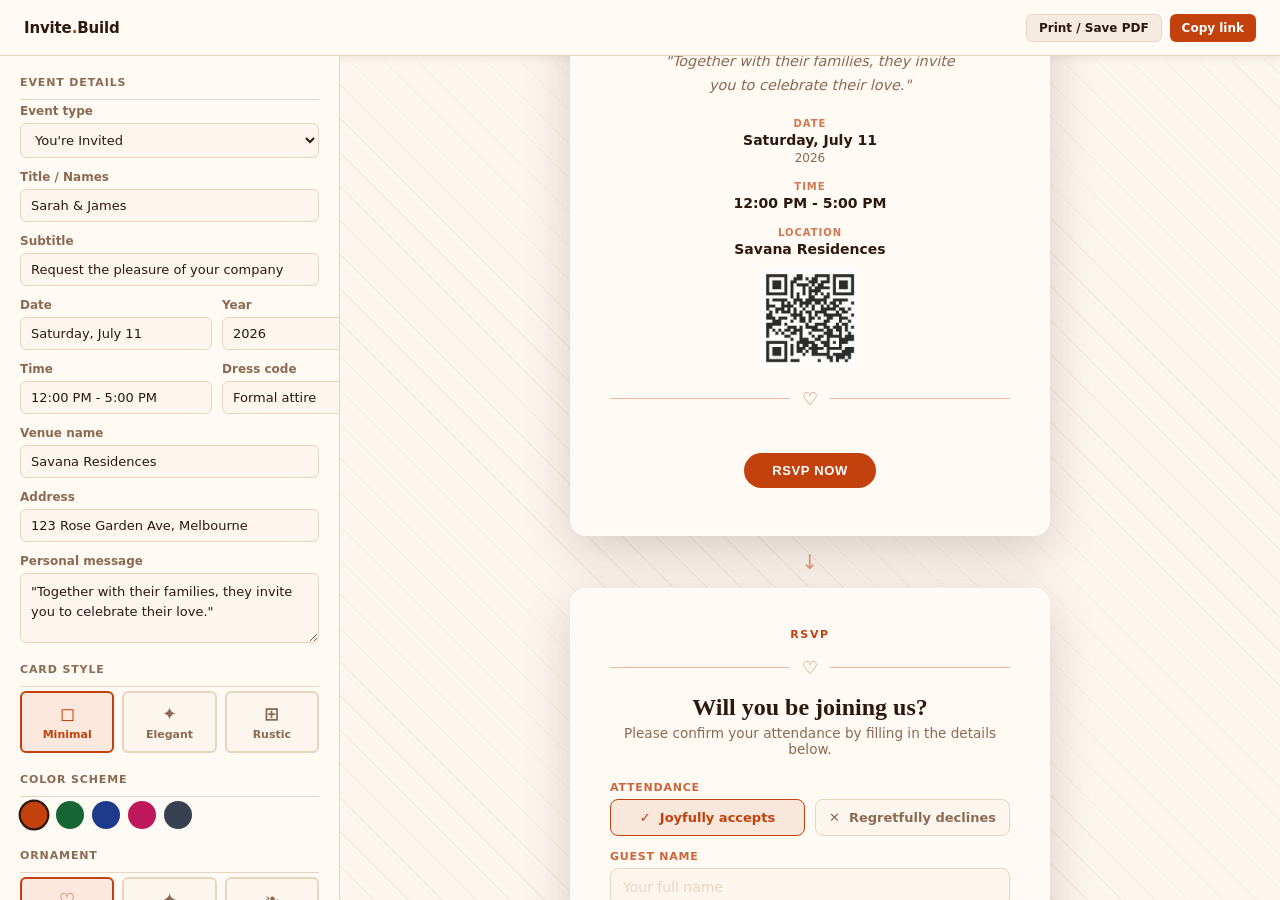
==== builder.html @ e1b4f4fa "Initial commit: invitation form project Co-Authored-By: Claude Sonnet 4.6 <noreply@anthropic.com>" ====
<!DOCTYPE html>
<html lang="en">
<head>
  <meta charset="UTF-8">
  <meta name="viewport" content="width=device-width, initial-scale=1.0">
  <title>Invitation Builder</title>
  <style>
    *, *::before, *::after { box-sizing: border-box; margin: 0; padding: 0; }

    /* ── Warm & Earthy tokens ── */
    :root {
      --bg:           #fdf6ee;
      --surface:      #fffaf4;
      --subtle:       #f5ebe0;
      --border:       #e8d5c0;
      --text:         #2c1810;
      --text-muted:   #8b6a52;
      --accent:       #c2410c;
      --accent-h:     #9a3412;
      --accent-light: #fde8de;
      --radius-sm:    6px;
      --radius:       12px;
      --radius-lg:    20px;
      --shadow:       0 2px 8px rgb(44 24 16/.08);
      --shadow-md:    0 6px 20px rgb(44 24 16/.12);
      --shadow-lg:    0 16px 48px rgb(44 24 16/.18);
    }

    body {
      font-family: system-ui, -apple-system, sans-serif;
      background: var(--bg);
      color: var(--text);
      min-height: 100vh;
      display: grid;
      grid-template-rows: 56px 1fr;
    }

    /* ── Header ── */
    header {
      display: flex;
      align-items: center;
      justify-content: space-between;
      padding: 0 24px;
      background: var(--surface);
      border-bottom: 1px solid var(--border);
      box-shadow: var(--shadow);
    }
    .brand { font-weight: 700; font-size: 15px; color: var(--text); letter-spacing: -.01em; }
    .brand span { color: var(--accent); }
    .header-actions { display: flex; gap: 8px; }

    /* ── Layout ── */
    .workspace {
      display: grid;
      grid-template-columns: 340px 1fr;
      overflow: hidden;
      height: calc(100vh - 56px);
    }

    /* ── Editor panel ── */
    .editor {
      background: var(--surface);
      border-right: 1px solid var(--border);
      overflow-y: auto;
      padding: 20px;
      display: flex;
      flex-direction: column;
      gap: 20px;
    }

    .section-head {
      font-size: 11px;
      font-weight: 700;
      letter-spacing: .08em;
      text-transform: uppercase;
      color: var(--text-muted);
      padding-bottom: 10px;
      border-bottom: 1px solid var(--border);
      margin-bottom: 4px;
    }

    .field-group { display: flex; flex-direction: column; gap: 12px; }

    .field { display: flex; flex-direction: column; gap: 5px; }
    label { font-size: 12px; font-weight: 600; color: var(--text-muted); }
    input, textarea, select {
      padding: 8px 10px;
      border: 1px solid var(--border);
      border-radius: var(--radius-sm);
      background: var(--bg);
      color: var(--text);
      font-size: 13px;
      font-family: inherit;
      outline: none;
      transition: border-color 150ms, box-shadow 150ms;
    }
    input:focus, textarea:focus, select:focus {
      border-color: var(--accent);
      box-shadow: 0 0 0 3px color-mix(in srgb, var(--accent) 15%, transparent);
    }
    input::placeholder, textarea::placeholder { color: var(--border); }
    textarea { resize: vertical; min-height: 70px; line-height: 1.5; }

    .row-2 { display: grid; grid-template-columns: 1fr 1fr; gap: 10px; }

    /* ── Style picker ── */
    .style-grid { display: grid; grid-template-columns: repeat(3, 1fr); gap: 8px; }
    .style-opt {
      position: relative;
      cursor: pointer;
    }
    .style-opt input { display: none; }
    .style-thumb {
      display: flex;
      flex-direction: column;
      align-items: center;
      justify-content: center;
      gap: 4px;
      padding: 10px 6px;
      border: 2px solid var(--border);
      border-radius: var(--radius-sm);
      font-size: 11px;
      font-weight: 600;
      color: var(--text-muted);
      background: var(--bg);
      cursor: pointer;
      transition: border-color 150ms, color 150ms, background 150ms;
      text-align: center;
    }
    .style-thumb .thumb-icon { font-size: 18px; }
    .style-opt input:checked + .style-thumb {
      border-color: var(--accent);
      color: var(--accent);
      background: var(--accent-light);
    }

    /* ── Color swatch picker ── */
    .swatch-row { display: flex; gap: 8px; flex-wrap: wrap; }
    .swatch {
      width: 28px; height: 28px;
      border-radius: 50%;
      cursor: pointer;
      border: 2px solid transparent;
      transition: transform 150ms, border-color 150ms;
    }
    .swatch:hover { transform: scale(1.15); }
    .swatch.active { border-color: var(--text); transform: scale(1.1); }

    /* ── Buttons ── */
    .btn {
      display: inline-flex; align-items: center; gap: 6px;
      padding: 8px 16px;
      border-radius: var(--radius-sm);
      font-size: 13px; font-weight: 600;
      cursor: pointer; border: none;
      transition: background 150ms, transform 80ms;
      font-family: inherit;
    }
    .btn:active { transform: translateY(1px); }
    .btn-primary { background: var(--accent); color: #fff; }
    .btn-primary:hover { background: var(--accent-h); }
    .btn-secondary { background: var(--subtle); color: var(--text); border: 1px solid var(--border); }
    .btn-secondary:hover { background: var(--border); }
    .btn-sm { padding: 6px 12px; font-size: 12px; }
    .btn-full { width: 100%; justify-content: center; }

    /* ── Preview panel ── */
    .preview {
      display: flex;
      flex-direction: column;
      align-items: center;
      justify-content: center;
      padding: 40px 32px;
      overflow-y: auto;
      gap: 16px;
      background: repeating-linear-gradient(
        45deg,
        var(--subtle) 0px, var(--subtle) 1px,
        transparent 1px, transparent 24px
      );
    }

    .preview-label {
      font-size: 11px; font-weight: 600;
      letter-spacing: .08em; text-transform: uppercase;
      color: var(--text-muted);
    }

    /* ── The invitation card ── */
    .card-wrap {
      width: 100%;
      max-width: 480px;
      perspective: 1000px;
    }

    .invite-card {
      background: var(--card-bg, #fffaf4);
      border-radius: 16px;
      box-shadow: var(--shadow-lg);
      padding: 48px 40px;
      text-align: center;
      position: relative;
      overflow: hidden;
      transition: transform 400ms cubic-bezier(.25,.8,.25,1);
    }
    .invite-card:hover { transform: translateY(-4px); }

    /* decorative top border */
    .invite-card::before {
      content: '';
      position: absolute;
      inset: 0;
      border-radius: 16px;
      border: 1px solid rgba(255,255,255,.6);
      pointer-events: none;
    }

    /* Ornament line */
    .ornament {
      display: flex; align-items: center; gap: 12px;
      margin: 16px 0;
      color: var(--card-accent, #c2410c);
    }
    .ornament::before, .ornament::after {
      content: ''; flex: 1;
      height: 1px;
      background: currentColor;
      opacity: .35;
    }
    .ornament-icon { font-size: 18px; opacity: .7; }

    .card-tag {
      font-size: 11px; font-weight: 700;
      letter-spacing: .15em; text-transform: uppercase;
      color: var(--card-accent, #c2410c);
      margin-bottom: 10px;
    }

    .card-title {
      font-size: 2rem; font-weight: 700;
      line-height: 1.15;
      color: var(--card-text, #2c1810);
      margin-bottom: 8px;
      font-family: Georgia, 'Times New Roman', serif;
    }

    .card-subtitle {
      font-size: .95rem;
      color: var(--card-muted, #8b6a52);
      margin-bottom: 4px;
    }

    .card-divider {
      margin: 20px auto;
      width: 48px; height: 2px;
      background: var(--card-accent, #c2410c);
      border-radius: 99px;
      opacity: .5;
    }

    .card-detail-row {
      display: flex; flex-direction: column; align-items: center; gap: 16px;
      margin: 20px 0;
    }
    .card-detail {
      display: flex; flex-direction: column; gap: 3px;
    }
    .card-detail-label {
      font-size: 10px; font-weight: 700;
      letter-spacing: .1em; text-transform: uppercase;
      color: var(--card-accent, #c2410c);
      opacity: .7;
    }
    .card-detail-value {
      font-size: 14px; font-weight: 600;
      color: var(--card-text, #2c1810);
    }
    .card-detail-sub {
      font-size: 12px;
      color: var(--card-muted, #8b6a52);
    }

    .card-message {
      font-size: .9rem;
      line-height: 1.65;
      color: var(--card-muted, #8b6a52);
      font-style: italic;
      max-width: 320px;
      margin: 0 auto;
    }

    .card-rsvp {
      display: inline-flex; align-items: center;
      margin-top: 28px;
      padding: 10px 28px;
      background: var(--card-accent, #c2410c);
      color: #fff;
      border-radius: 99px;
      font-size: 13px; font-weight: 700;
      letter-spacing: .05em; text-transform: uppercase;
      border: none; cursor: pointer;
      transition: opacity 150ms, transform 100ms;
    }
    .card-rsvp:hover { opacity: .88; transform: scale(1.03); }

    /* ── RSVP form card ── */
    .rsvp-card {
      background: var(--card-bg, #fffaf4);
      border-radius: 16px;
      box-shadow: var(--shadow-lg);
      padding: 40px 40px 44px;
      text-align: center;
      position: relative;
      overflow: hidden;
    }
    .rsvp-card::before {
      content: '';
      position: absolute;
      inset: 0;
      border-radius: 16px;
      border: 1px solid rgba(255,255,255,.6);
      pointer-events: none;
    }
    .rsvp-card-tag {
      font-size: 11px; font-weight: 700;
      letter-spacing: .15em; text-transform: uppercase;
      color: var(--card-accent, #c2410c);
      margin-bottom: 8px;
    }
    .rsvp-card-title {
      font-size: 1.5rem; font-weight: 700;
      color: var(--card-text, #2c1810);
      font-family: Georgia, 'Times New Roman', serif;
      margin-bottom: 4px;
    }
    .rsvp-card-sub {
      font-size: .85rem;
      color: var(--card-muted, #8b6a52);
      margin-bottom: 24px;
    }
    .rsvp-fields {
      display: flex; flex-direction: column; gap: 14px;
      text-align: left;
    }
    .rsvp-field { display: flex; flex-direction: column; gap: 5px; }
    .rsvp-label {
      font-size: 11px; font-weight: 700;
      letter-spacing: .07em; text-transform: uppercase;
      color: var(--card-accent, #c2410c);
      opacity: .8;
    }
    .rsvp-input {
      padding: 10px 12px;
      border: 1.5px solid var(--border);
      border-radius: 8px;
      background: var(--bg);
      color: var(--card-text, #2c1810);
      font-size: 14px;
      font-family: inherit;
      outline: none;
      transition: border-color 150ms, box-shadow 150ms;
    }
    .rsvp-input:focus {
      border-color: var(--card-accent, #c2410c);
      box-shadow: 0 0 0 3px color-mix(in srgb, var(--card-accent, #c2410c) 15%, transparent);
    }
    .rsvp-input::placeholder { color: var(--border); }
    .rsvp-attend-row {
      display: grid; grid-template-columns: 1fr 1fr; gap: 10px;
    }
    .rsvp-attend-opt { position: relative; }
    .rsvp-attend-opt input { display: none; }
    .rsvp-attend-label {
      display: flex; align-items: center; justify-content: center; gap: 6px;
      padding: 10px;
      border: 1.5px solid var(--border);
      border-radius: 8px;
      font-size: 13px; font-weight: 600;
      color: var(--card-muted, #8b6a52);
      cursor: pointer;
      transition: border-color 150ms, color 150ms, background 150ms;
      background: var(--bg);
    }
    .rsvp-attend-opt input:checked + .rsvp-attend-label {
      border-color: var(--card-accent, #c2410c);
      color: var(--card-accent, #c2410c);
      background: color-mix(in srgb, var(--card-accent, #c2410c) 10%, transparent);
    }
    .rsvp-submit {
      width: 100%;
      margin-top: 20px;
      padding: 12px;
      background: var(--card-accent, #c2410c);
      color: #fff;
      border: none; border-radius: 99px;
      font-size: 13px; font-weight: 700;
      letter-spacing: .06em; text-transform: uppercase;
      cursor: pointer;
      position: relative;
      overflow: hidden;
      transition: opacity 150ms, transform 100ms;
    }
    .rsvp-submit:hover:not(:disabled) { opacity: .88; }
    .rsvp-submit:active { transform: scale(.98); }
    .rsvp-submit:disabled { opacity: .7; cursor: not-allowed; }

    /* Button loading spinner */
    .rsvp-submit .btn-text { transition: opacity 200ms; }
    .rsvp-submit.loading .btn-text { opacity: 0; }
    .rsvp-submit::after {
      content: '';
      position: absolute;
      inset: 0; margin: auto;
      width: 18px; height: 18px;
      border: 2px solid rgba(255,255,255,.35);
      border-top-color: #fff;
      border-radius: 50%;
      opacity: 0;
      transform: scale(.6);
      transition: opacity 150ms, transform 150ms;
    }
    .rsvp-submit.loading::after {
      opacity: 1;
      transform: scale(1);
      animation: spin 700ms linear infinite;
    }
    @keyframes spin { to { transform: rotate(360deg); } }

    /* ── Success screen ── */
    .rsvp-confirm {
      display: none;
      flex-direction: column; align-items: center;
      padding: 8px 0 16px;
      position: relative;
    }

    /* Confetti particles */
    .confetti-wrap {
      position: absolute;
      inset: 0; pointer-events: none;
      overflow: hidden;
      border-radius: 16px;
    }
    .confetti-wrap span {
      position: absolute;
      top: 30%;
      width: 7px; height: 7px;
      border-radius: 2px;
      opacity: 0;
      animation: confettiBurst 900ms ease-out forwards;
    }
    @keyframes confettiBurst {
      0%   { opacity: 1; transform: translate(0,0) rotate(0deg) scale(1); }
      100% { opacity: 0; transform: translate(var(--tx), var(--ty)) rotate(var(--r)) scale(.5); }
    }

    /* SVG checkmark circle */
    .success-icon {
      width: 72px; height: 72px;
      margin-bottom: 16px;
      animation: popIn 400ms cubic-bezier(.34,1.56,.64,1) both;
    }
    @keyframes popIn {
      0%   { transform: scale(0); opacity: 0; }
      100% { transform: scale(1); opacity: 1; }
    }
    .success-icon circle {
      fill: color-mix(in srgb, var(--card-accent, #c2410c) 12%, transparent);
      stroke: var(--card-accent, #c2410c);
      stroke-width: 1.5;
    }
    .success-icon path {
      fill: none;
      stroke: var(--card-accent, #c2410c);
      stroke-width: 3;
      stroke-linecap: round;
      stroke-linejoin: round;
      stroke-dasharray: 36;
      stroke-dashoffset: 36;
      animation: drawCheck 450ms 300ms cubic-bezier(.65,0,.35,1) forwards;
    }
    @keyframes drawCheck {
      to { stroke-dashoffset: 0; }
    }

    /* declined X icon */
    .success-icon.declined circle {
      fill: color-mix(in srgb, #6b7280 12%, transparent);
      stroke: #6b7280;
    }
    .success-icon.declined path { stroke: #6b7280; }

    /* Success content staggered fade-up */
    .rsvp-confirm > *:not(.confetti-wrap) {
      animation: fadeUp 380ms ease both;
    }
    .rsvp-confirm .success-icon   { animation-delay: 0ms; }
    .rsvp-confirm .success-title  { animation-delay: 80ms; }
    .rsvp-confirm .success-msg    { animation-delay: 140ms; }
    .rsvp-confirm .success-pills  { animation-delay: 200ms; }
    .rsvp-confirm .rsvp-edit-link { animation-delay: 260ms; }
    @keyframes fadeUp {
      0%   { opacity: 0; transform: translateY(12px); }
      100% { opacity: 1; transform: translateY(0); }
    }
    @keyframes shakeField {
      0%,100% { transform: translateX(0); border-color: var(--error, #be123c); }
      20%,60%  { transform: translateX(-6px); }
      40%,80%  { transform: translateX(6px); }
    }

    .success-title {
      font-size: 1.4rem; font-weight: 700;
      color: var(--card-text, #2c1810);
      font-family: Georgia, 'Times New Roman', serif;
      margin-bottom: 6px;
    }
    .success-msg {
      font-size: .875rem;
      color: var(--card-muted, #8b6a52);
      line-height: 1.65;
      max-width: 280px;
    }
    .success-pills {
      display: flex; flex-wrap: wrap; justify-content: center; gap: 8px;
      margin-top: 12px;
    }
    .success-pill {
      display: inline-flex; align-items: center; gap: 5px;
      padding: 5px 12px;
      background: color-mix(in srgb, var(--card-accent, #c2410c) 10%, transparent);
      border: 1px solid color-mix(in srgb, var(--card-accent, #c2410c) 25%, transparent);
      border-radius: 99px;
      font-size: 12px; font-weight: 600;
      color: var(--card-accent, #c2410c);
    }
    .rsvp-edit-link {
      font-size: 12px;
      color: var(--card-muted, #8b6a52);
      text-decoration: underline;
      cursor: pointer;
      border: none; background: none;
      font-family: inherit;
      margin-top: 16px;
    }
    .rsvp-edit-link:hover { color: var(--card-accent, #c2410c); }

    /* connector arrow between cards */
    .cards-connector {
      display: flex; flex-direction: column; align-items: center; gap: 4px;
      color: var(--card-accent, #c2410c);
      opacity: .5;
      font-size: 20px;
    }
    .cards-connector span { display: block; line-height: 1; }

    /* Style variant overrides for rsvp-card */
    body.style-rustic .rsvp-card {
      border: 3px solid var(--card-accent, #c2410c);
      border-radius: 4px;
    }
    body.style-elegant .rsvp-card {
      background: linear-gradient(135deg, #fffaf4 0%, #fde8de 100%);
    }

    /* ── Style variants ── */
    body.style-elegant .invite-card {
      background: linear-gradient(135deg, #fffaf4 0%, #fde8de 100%);
      padding: 56px 48px;
    }
    body.style-elegant .card-title { font-size: 2.4rem; }
    body.style-elegant .ornament { margin: 20px 0; }

    body.style-rustic .invite-card {
      background: var(--card-bg, #fffaf4);
      border: 3px solid var(--card-accent, #c2410c);
      border-radius: 4px;
    }
    body.style-rustic .invite-card::after {
      content: '';
      position: absolute;
      inset: 6px;
      border: 1px solid var(--card-accent, #c2410c);
      border-radius: 0;
      pointer-events: none;
      opacity: .3;
    }
    body.style-rustic .card-title { font-family: Georgia, serif; letter-spacing: .02em; }

    /* ── Color schemes ── */
    .scheme-terracotta { --card-bg: #fffaf4; --card-accent: #c2410c; --card-text: #2c1810; --card-muted: #8b6a52; }
    .scheme-forest     { --card-bg: #f4faf5; --card-accent: #166534; --card-text: #14301a; --card-muted: #4a7c59; }
    .scheme-navy       { --card-bg: #f4f6fa; --card-accent: #1e3a8a; --card-text: #0f1b3c; --card-muted: #4a5680; }
    .scheme-rose       { --card-bg: #fdf4f7; --card-accent: #be185d; --card-text: #3d0f23; --card-muted: #8b4a66; }
    .scheme-slate      { --card-bg: #f4f6f8; --card-accent: #374151; --card-text: #111827; --card-muted: #6b7280; }

    /* ── Print ── */
    @media print {
      body { background: white; }
      header, .editor, .preview-label { display: none !important; }
      .workspace { display: block; }
      .preview { background: white; padding: 0; }
      .card-wrap { max-width: 100%; }
      .invite-card { box-shadow: none; }
    }

    /* ── Scrollbar ── */
    .editor::-webkit-scrollbar { width: 4px; }
    .editor::-webkit-scrollbar-track { background: transparent; }
    .editor::-webkit-scrollbar-thumb { background: var(--border); border-radius: 99px; }
  </style>
</head>
<body class="style-minimal scheme-terracotta">

<header>
  <div class="brand">Invite<span>.</span>Build</div>
  <div class="header-actions">
    <button class="btn btn-secondary btn-sm" onclick="window.print()">Print / Save PDF</button>
    <button class="btn btn-primary btn-sm" onclick="copyLink()">Copy link</button>
  </div>
</header>

<div class="workspace">

  <!-- ── Editor ── -->
  <aside class="editor">

    <div>
      <div class="section-head">Event details</div>
      <div class="field-group">
        <div class="field">
          <label>Event type</label>
          <select id="tag" oninput="sync('tag','card-tag')">
            <option value="You're Invited">You're Invited</option>
            <option value="Wedding Invitation">Wedding Invitation</option>
            <option value="Birthday Celebration">Birthday Celebration</option>
            <option value="Baby Shower">Baby Shower</option>
            <option value="Graduation Party">Graduation Party</option>
            <option value="Holiday Gathering">Holiday Gathering</option>
            <option value="Dinner Party">Dinner Party</option>
            <option value="Corporate Event">Corporate Event</option>
          </select>
        </div>
        <div class="field">
          <label>Title / Names</label>
          <input id="title" type="text" placeholder="Sarah & James" value="Sarah & James" oninput="sync('title','card-title')">
        </div>
        <div class="field">
          <label>Subtitle</label>
          <input id="subtitle" type="text" placeholder="Request the pleasure of your company" value="Request the pleasure of your company" oninput="sync('subtitle','card-subtitle')">
        </div>
        <div class="row-2">
          <div class="field">
            <label>Date</label>
            <input id="date" type="text" placeholder="Saturday, July 11" value="Saturday, July 11" oninput="sync('date','card-date')">
          </div>
          <div class="field">
            <label>Year</label>
            <input id="year" type="text" placeholder="2026" value="2026" oninput="sync('year','card-year')">
          </div>
        </div>
        <div class="row-2">
          <div class="field">
            <label>Time</label>
            <input id="time" type="text" placeholder="12:00 PM - 5:00 PM" value="12:00 PM - 5:00 PM" oninput="sync('time','card-time')">
          </div>
          <div class="field">
            <label>Dress code</label>
            <input id="dress" type="text" placeholder="Formal attire" value="Formal attire" oninput="sync('dress','card-dress')">
          </div>
        </div>
        <div class="field">
          <label>Venue name</label>
          <input id="venue" type="text" placeholder="Savana Residences" value="Savana Residences" oninput="sync('venue','card-venue')">
        </div>
        <div class="field">
          <label>Address</label>
          <input id="address" type="text" placeholder="123 Rose Garden Ave, Melbourne" value="123 Rose Garden Ave, Melbourne" oninput="sync('address','card-address')">
        </div>
        <div class="field">
          <label>Personal message</label>
          <textarea id="message" oninput="sync('message','card-message')">"Together with their families, they invite you to celebrate their love."</textarea>
        </div>
      </div>
    </div>

    <div>
      <div class="section-head">Card style</div>
      <div class="style-grid">
        <label class="style-opt">
          <input type="radio" name="style" value="style-minimal" checked onchange="setStyle(this.value)">
          <div class="style-thumb"><span class="thumb-icon">◻</span>Minimal</div>
        </label>
        <label class="style-opt">
          <input type="radio" name="style" value="style-elegant" onchange="setStyle(this.value)">
          <div class="style-thumb"><span class="thumb-icon">✦</span>Elegant</div>
        </label>
        <label class="style-opt">
          <input type="radio" name="style" value="style-rustic" onchange="setStyle(this.value)">
          <div class="style-thumb"><span class="thumb-icon">⊞</span>Rustic</div>
        </label>
      </div>
    </div>

    <div>
      <div class="section-head">Color scheme</div>
      <div class="swatch-row">
        <div class="swatch active" style="background:#c2410c" title="Terracotta" onclick="setScheme('terracotta',this)"></div>
        <div class="swatch" style="background:#166534" title="Forest" onclick="setScheme('forest',this)"></div>
        <div class="swatch" style="background:#1e3a8a" title="Navy" onclick="setScheme('navy',this)"></div>
        <div class="swatch" style="background:#be185d" title="Rose" onclick="setScheme('rose',this)"></div>
        <div class="swatch" style="background:#374151" title="Slate" onclick="setScheme('slate',this)"></div>
      </div>
    </div>

    <div>
      <div class="section-head">Ornament</div>
      <div class="style-grid">
        <label class="style-opt">
          <input type="radio" name="ornament" value="♡" checked onchange="setOrnament(this.value)">
          <div class="style-thumb"><span class="thumb-icon">♡</span>Heart</div>
        </label>
        <label class="style-opt">
          <input type="radio" name="ornament" value="✦" onchange="setOrnament(this.value)">
          <div class="style-thumb"><span class="thumb-icon">✦</span>Star</div>
        </label>
        <label class="style-opt">
          <input type="radio" name="ornament" value="❧" onchange="setOrnament(this.value)">
          <div class="style-thumb"><span class="thumb-icon">❧</span>Floral</div>
        </label>
        <label class="style-opt">
          <input type="radio" name="ornament" value="◆" onchange="setOrnament(this.value)">
          <div class="style-thumb"><span class="thumb-icon">◆</span>Diamond</div>
        </label>
        <label class="style-opt">
          <input type="radio" name="ornament" value="〜" onchange="setOrnament(this.value)">
          <div class="style-thumb"><span class="thumb-icon">〜</span>Wave</div>
        </label>
        <label class="style-opt">
          <input type="radio" name="ornament" value="•" onchange="setOrnament(this.value)">
          <div class="style-thumb"><span class="thumb-icon">•</span>Dot</div>
        </label>
      </div>
    </div>

  </aside>

  <!-- ── Preview ── -->
  <main class="preview">
    <div class="preview-label">Live preview</div>

    <div class="card-wrap">
      <div class="invite-card">
        <div id="card-tag" class="card-tag">You're Invited</div>

        <div class="ornament">
          <span id="card-ornament" class="ornament-icon">♡</span>
        </div>

        <div id="card-title" class="card-title">Sarah &amp; James</div>
        <div id="card-subtitle" class="card-subtitle">Request the pleasure of your company</div>

        <div class="card-divider"></div>

        <p id="card-message" class="card-message">"Together with their families, they invite you to celebrate their love."</p>

        <div class="card-detail-row">
          <div class="card-detail">
            <div class="card-detail-label">Date</div>
            <div id="card-date" class="card-detail-value">Saturday, July 11</div>
            <div id="card-year" class="card-detail-sub">2026</div>
          </div>
          <div class="card-detail">
            <div class="card-detail-label">Time</div>
            <div id="card-time" class="card-detail-value">12:00 PM - 5:00 PM</div>
          </div>
          <div class="card-detail">
            <div class="card-detail-label">Location</div>
            <div id="card-venue" class="card-detail-value">Savana Residences</div>
            <img src="qrcode.png" alt="Location QR Code" style="width:100px;height:100px;margin-top:8px;border-radius:6px;display:block;margin-left:auto;margin-right:auto;">
          </div>
        </div>

        <div class="ornament">
          <span class="ornament-ref ornament-icon">♡</span>
        </div>

        <button class="card-rsvp" onclick="scrollToRsvp()">RSVP Now</button>
      </div>
    </div>

    <!-- connector -->
    <div class="cards-connector" aria-hidden="true">
      <span>↓</span>
    </div>

    <!-- ── RSVP form card ── -->
    <div class="card-wrap" id="rsvp-section">
      <div class="rsvp-card">
        <div class="rsvp-card-tag">RSVP</div>
        <div class="ornament">
          <span class="ornament-ref ornament-icon">♡</span>
        </div>
        <div class="rsvp-card-title">Will you be joining us?</div>
        <div class="rsvp-card-sub">Please confirm your attendance by filling in the details below.</div>

        <div id="rsvp-form-body">
          <div class="rsvp-fields">

            <div class="rsvp-field">
              <label class="rsvp-label">Attendance</label>
              <div class="rsvp-attend-row">
                <label class="rsvp-attend-opt">
                  <input type="radio" name="attend" value="yes" checked>
                  <span class="rsvp-attend-label">✓ &nbsp;Joyfully accepts</span>
                </label>
                <label class="rsvp-attend-opt">
                  <input type="radio" name="attend" value="no">
                  <span class="rsvp-attend-label">✕ &nbsp;Regretfully declines</span>
                </label>
              </div>
            </div>

            <div class="rsvp-field">
              <label class="rsvp-label" for="rsvp-name">Guest name</label>
              <input id="rsvp-name" class="rsvp-input" type="text" placeholder="Your full name">
            </div>

            <div class="rsvp-field">
              <label class="rsvp-label" for="rsvp-guests">Total attendees</label>
              <input id="rsvp-guests" class="rsvp-input" type="number" min="1" max="20" placeholder="e.g. 2">
            </div>

            <div class="rsvp-field">
              <label class="rsvp-label" for="rsvp-arrive">Estimated arrival time</label>
              <input id="rsvp-arrive" class="rsvp-input" type="time" value="16:00">
            </div>

          </div>

          <button class="rsvp-submit" id="rsvp-submit-btn" onclick="submitRsvp()">
            <span class="btn-text">Confirm RSVP</span>
          </button>
        </div>

        <!-- success screen (hidden until submit) -->
        <div class="rsvp-confirm" id="rsvp-confirm">
          <div class="confetti-wrap" id="confetti-wrap"></div>

          <svg class="success-icon" id="success-icon" viewBox="0 0 52 52" fill="none" xmlns="http://www.w3.org/2000/svg">
            <circle cx="26" cy="26" r="24"/>
            <path d="M15 27 l8 8 l14-16"/>
          </svg>

          <div class="success-title" id="success-title">You're confirmed!</div>
          <p class="success-msg" id="rsvp-confirm-msg">We look forward to celebrating with you.</p>
          <div class="success-pills" id="success-pills"></div>
          <button class="rsvp-edit-link" onclick="editRsvp()">Edit response</button>
        </div>
      </div>
    </div>

  </main>

</div>

<script>
  // Live sync editor → card
  function sync(inputId, cardId) {
    const val = document.getElementById(inputId).value;
    const el  = document.getElementById(cardId);
    if (el) el.textContent = val;
  }

  // Style switcher
  const STYLES = ['style-minimal','style-elegant','style-rustic'];
  function setStyle(cls) {
    document.body.classList.remove(...STYLES);
    document.body.classList.add(cls);
  }

  // Color scheme
  function setScheme(name, swatch) {
    document.body.className = document.body.className.replace(/scheme-\w+/, `scheme-${name}`);
    document.querySelectorAll('.swatch').forEach(s => s.classList.remove('active'));
    swatch.classList.add('active');
  }

  // Ornament
  function setOrnament(char) {
    document.querySelectorAll('#card-ornament, .ornament-ref').forEach(el => el.textContent = char);
  }

  // Scroll to RSVP card
  function scrollToRsvp() {
    document.getElementById('rsvp-section').scrollIntoView({ behavior: 'smooth', block: 'center' });
  }

  // Submit RSVP
  function submitRsvp() {
    const name   = document.getElementById('rsvp-name').value.trim();
    const guests = document.getElementById('rsvp-guests').value.trim();
    const arrive = document.getElementById('rsvp-arrive').value;
    const attend = document.querySelector('input[name="attend"]:checked').value;

    if (!name)   { shake(document.getElementById('rsvp-name'));   return; }
    if (!guests) { shake(document.getElementById('rsvp-guests')); return; }

    const btn = document.getElementById('rsvp-submit-btn');
    btn.classList.add('loading');
    btn.disabled = true;

    setTimeout(() => {
      // Format arrival time 12h
      let arriveStr = arrive;
      if (arrive) {
        const [h, m] = arrive.split(':').map(Number);
        arriveStr = `${h % 12 || 12}:${String(m).padStart(2,'0')} ${h >= 12 ? 'PM' : 'AM'}`;
      }

      const accepting = attend === 'yes';

      // Update icon for decline
      const icon = document.getElementById('success-icon');
      icon.classList.toggle('declined', !accepting);

      document.getElementById('success-title').textContent =
        accepting ? "You're confirmed!" : "We'll miss you";

      document.getElementById('rsvp-confirm-msg').textContent = accepting
        ? `We look forward to celebrating with you, ${name}!`
        : `Thank you for letting us know, ${name}. You'll be missed!`;

      // Render summary pills
      const pillsEl = document.getElementById('success-pills');
      pillsEl.innerHTML = '';
      if (accepting) {
        [
          ['👥', `${guests} guest${guests > 1 ? 's' : ''}`],
          ['🕐', `Arriving at ${arriveStr}`],
        ].forEach(([icon, label]) => {
          const p = document.createElement('span');
          p.className = 'success-pill';
          p.textContent = `${icon}  ${label}`;
          pillsEl.appendChild(p);
        });
      }

      // Swap form → success
      document.getElementById('rsvp-form-body').style.display = 'none';
      const confirmEl = document.getElementById('rsvp-confirm');
      confirmEl.style.display = 'flex';

      // Force reflow so animations re-trigger on re-submit
      confirmEl.querySelectorAll('*').forEach(el => {
        el.style.animation = 'none';
        el.offsetHeight; // reflow
        el.style.animation = '';
      });

      // Confetti burst (accepting only)
      if (accepting) spawnConfetti();

      btn.classList.remove('loading');
      btn.disabled = false;
    }, 700);
  }

  // Edit RSVP — reset back to form
  function editRsvp() {
    document.getElementById('rsvp-form-body').style.display = '';
    document.getElementById('rsvp-confirm').style.display = 'none';
    document.getElementById('confetti-wrap').innerHTML = '';
  }

  // Shake animation for missing fields
  function shake(el) {
    el.focus();
    el.style.animation = 'none';
    el.offsetHeight;
    el.style.animation = 'shakeField 350ms ease';
    el.addEventListener('animationend', () => el.style.animation = '', { once: true });
  }

  // Confetti
  const CONFETTI_COLORS = ['#c2410c','#e07a50','#f0a07a','#4a3728','#d4b8a0','#f9c4a8'];
  function spawnConfetti() {
    const wrap = document.getElementById('confetti-wrap');
    wrap.innerHTML = '';
    for (let i = 0; i < 28; i++) {
      const s = document.createElement('span');
      const angle = (Math.random() * 360);
      const dist  = 60 + Math.random() * 120;
      const tx = Math.cos(angle * Math.PI / 180) * dist;
      const ty = -(40 + Math.random() * 140);
      s.style.cssText = `
        left: ${20 + Math.random() * 60}%;
        background: ${CONFETTI_COLORS[Math.floor(Math.random() * CONFETTI_COLORS.length)]};
        --tx: ${tx}px; --ty: ${ty}px; --r: ${Math.random() * 720 - 360}deg;
        animation-delay: ${Math.random() * 300}ms;
        animation-duration: ${700 + Math.random() * 400}ms;
        border-radius: ${Math.random() > .5 ? '50%' : '2px'};
        width: ${5 + Math.random() * 5}px;
        height: ${5 + Math.random() * 5}px;
      `;
      wrap.appendChild(s);
    }
  }

  // Copy link (copies current URL)
  function copyLink() {
    navigator.clipboard.writeText(location.href).then(() => {
      const btn = event.currentTarget;
      const orig = btn.textContent;
      btn.textContent = 'Copied!';
      setTimeout(() => btn.textContent = orig, 1500);
    });
  }
</script>
</body>
</html>
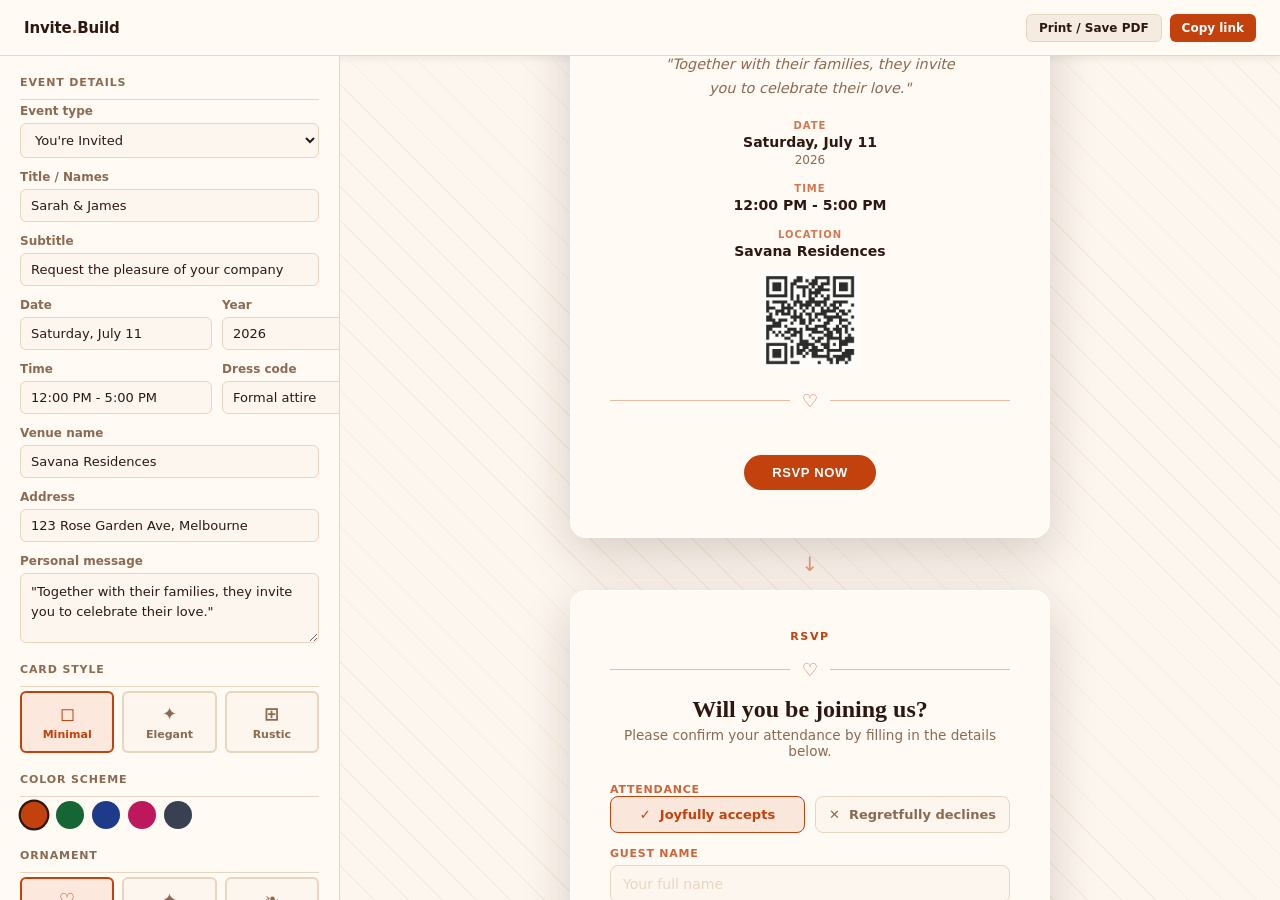
==== commit 9609392f: "code & archotecture check" ====
--- a/builder.html
+++ b/builder.html
@@ -109,7 +109,16 @@
       position: relative;
       cursor: pointer;
     }
-    .style-opt input { display: none; }
+    .style-opt input {
+      position: absolute;
+      opacity: 0;
+      width: 1px; height: 1px;
+      overflow: hidden; clip: rect(0,0,0,0); white-space: nowrap;
+    }
+    .style-opt input:focus-visible + .style-thumb {
+      outline: 2px solid var(--accent);
+      outline-offset: 2px;
+    }
     .style-thumb {
       display: flex;
       flex-direction: column;
@@ -142,6 +151,7 @@
       cursor: pointer;
       border: 2px solid transparent;
       transition: transform 150ms, border-color 150ms;
+      padding: 0;
     }
     .swatch:hover { transform: scale(1.15); }
     .swatch.active { border-color: var(--text); transform: scale(1.1); }
@@ -369,7 +379,16 @@
       display: grid; grid-template-columns: 1fr 1fr; gap: 10px;
     }
     .rsvp-attend-opt { position: relative; }
-    .rsvp-attend-opt input { display: none; }
+    .rsvp-attend-opt input {
+      position: absolute;
+      opacity: 0;
+      width: 1px; height: 1px;
+      overflow: hidden; clip: rect(0,0,0,0); white-space: nowrap;
+    }
+    .rsvp-attend-opt input:focus-visible + .rsvp-attend-label {
+      outline: 2px solid var(--accent);
+      outline-offset: 2px;
+    }
     .rsvp-attend-label {
       display: flex; align-items: center; justify-content: center; gap: 6px;
       padding: 10px;
@@ -629,7 +648,7 @@
       <div class="section-head">Event details</div>
       <div class="field-group">
         <div class="field">
-          <label>Event type</label>
+          <label for="tag">Event type</label>
           <select id="tag" oninput="sync('tag','card-tag')">
             <option value="You're Invited">You're Invited</option>
             <option value="Wedding Invitation">Wedding Invitation</option>
@@ -642,43 +661,43 @@
           </select>
         </div>
         <div class="field">
-          <label>Title / Names</label>
+          <label for="title">Title / Names</label>
           <input id="title" type="text" placeholder="Sarah & James" value="Sarah & James" oninput="sync('title','card-title')">
         </div>
         <div class="field">
-          <label>Subtitle</label>
+          <label for="subtitle">Subtitle</label>
           <input id="subtitle" type="text" placeholder="Request the pleasure of your company" value="Request the pleasure of your company" oninput="sync('subtitle','card-subtitle')">
         </div>
         <div class="row-2">
           <div class="field">
-            <label>Date</label>
+            <label for="date">Date</label>
             <input id="date" type="text" placeholder="Saturday, July 11" value="Saturday, July 11" oninput="sync('date','card-date')">
           </div>
           <div class="field">
-            <label>Year</label>
+            <label for="year">Year</label>
             <input id="year" type="text" placeholder="2026" value="2026" oninput="sync('year','card-year')">
           </div>
         </div>
         <div class="row-2">
           <div class="field">
-            <label>Time</label>
+            <label for="time">Time</label>
             <input id="time" type="text" placeholder="12:00 PM - 5:00 PM" value="12:00 PM - 5:00 PM" oninput="sync('time','card-time')">
           </div>
           <div class="field">
-            <label>Dress code</label>
+            <label for="dress">Dress code</label>
             <input id="dress" type="text" placeholder="Formal attire" value="Formal attire" oninput="sync('dress','card-dress')">
           </div>
         </div>
         <div class="field">
-          <label>Venue name</label>
+          <label for="venue">Venue name</label>
           <input id="venue" type="text" placeholder="Savana Residences" value="Savana Residences" oninput="sync('venue','card-venue')">
         </div>
         <div class="field">
-          <label>Address</label>
+          <label for="address">Address</label>
           <input id="address" type="text" placeholder="123 Rose Garden Ave, Melbourne" value="123 Rose Garden Ave, Melbourne" oninput="sync('address','card-address')">
         </div>
         <div class="field">
-          <label>Personal message</label>
+          <label for="message">Personal message</label>
           <textarea id="message" oninput="sync('message','card-message')">"Together with their families, they invite you to celebrate their love."</textarea>
         </div>
       </div>
@@ -705,11 +724,11 @@
     <div>
       <div class="section-head">Color scheme</div>
       <div class="swatch-row">
-        <div class="swatch active" style="background:#c2410c" title="Terracotta" onclick="setScheme('terracotta',this)"></div>
-        <div class="swatch" style="background:#166534" title="Forest" onclick="setScheme('forest',this)"></div>
-        <div class="swatch" style="background:#1e3a8a" title="Navy" onclick="setScheme('navy',this)"></div>
-        <div class="swatch" style="background:#be185d" title="Rose" onclick="setScheme('rose',this)"></div>
-        <div class="swatch" style="background:#374151" title="Slate" onclick="setScheme('slate',this)"></div>
+        <button class="swatch active" style="background:#c2410c" title="Terracotta" onclick="setScheme('terracotta',this)"></button>
+        <button class="swatch" style="background:#166534" title="Forest" onclick="setScheme('forest',this)"></button>
+        <button class="swatch" style="background:#1e3a8a" title="Navy" onclick="setScheme('navy',this)"></button>
+        <button class="swatch" style="background:#be185d" title="Rose" onclick="setScheme('rose',this)"></button>
+        <button class="swatch" style="background:#374151" title="Slate" onclick="setScheme('slate',this)"></button>
       </div>
     </div>
 
@@ -757,7 +776,7 @@
           <span id="card-ornament" class="ornament-icon">♡</span>
         </div>
 
-        <div id="card-title" class="card-title">Sarah &amp; James</div>
+        <h1 id="card-title" class="card-title">Sarah &amp; James</h1>
         <div id="card-subtitle" class="card-subtitle">Request the pleasure of your company</div>
 
         <div class="card-divider"></div>
@@ -801,14 +820,14 @@
         <div class="ornament">
           <span class="ornament-ref ornament-icon">♡</span>
         </div>
-        <div class="rsvp-card-title">Will you be joining us?</div>
+        <h2 class="rsvp-card-title">Will you be joining us?</h2>
         <div class="rsvp-card-sub">Please confirm your attendance by filling in the details below.</div>
 
         <div id="rsvp-form-body">
           <div class="rsvp-fields">
 
-            <div class="rsvp-field">
-              <label class="rsvp-label">Attendance</label>
+            <fieldset class="rsvp-field" style="border:none;padding:0;min-width:0">
+              <legend class="rsvp-label">Attendance</legend>
               <div class="rsvp-attend-row">
                 <label class="rsvp-attend-opt">
                   <input type="radio" name="attend" value="yes" checked>
@@ -819,7 +838,7 @@
                   <span class="rsvp-attend-label">✕ &nbsp;Regretfully declines</span>
                 </label>
               </div>
-            </div>
+            </fieldset>
 
             <div class="rsvp-field">
               <label class="rsvp-label" for="rsvp-name">Guest name</label>
@@ -852,7 +871,7 @@
             <path d="M15 27 l8 8 l14-16"/>
           </svg>
 
-          <div class="success-title" id="success-title">You're confirmed!</div>
+          <div class="success-title" id="success-title" tabindex="-1">You're confirmed!</div>
           <p class="success-msg" id="rsvp-confirm-msg">We look forward to celebrating with you.</p>
           <div class="success-pills" id="success-pills"></div>
           <button class="rsvp-edit-link" onclick="editRsvp()">Edit response</button>
@@ -957,6 +976,7 @@
         el.offsetHeight; // reflow
         el.style.animation = '';
       });
+      document.getElementById('success-title').focus();
 
       // Confetti burst (accepting only)
       if (accepting) spawnConfetti();
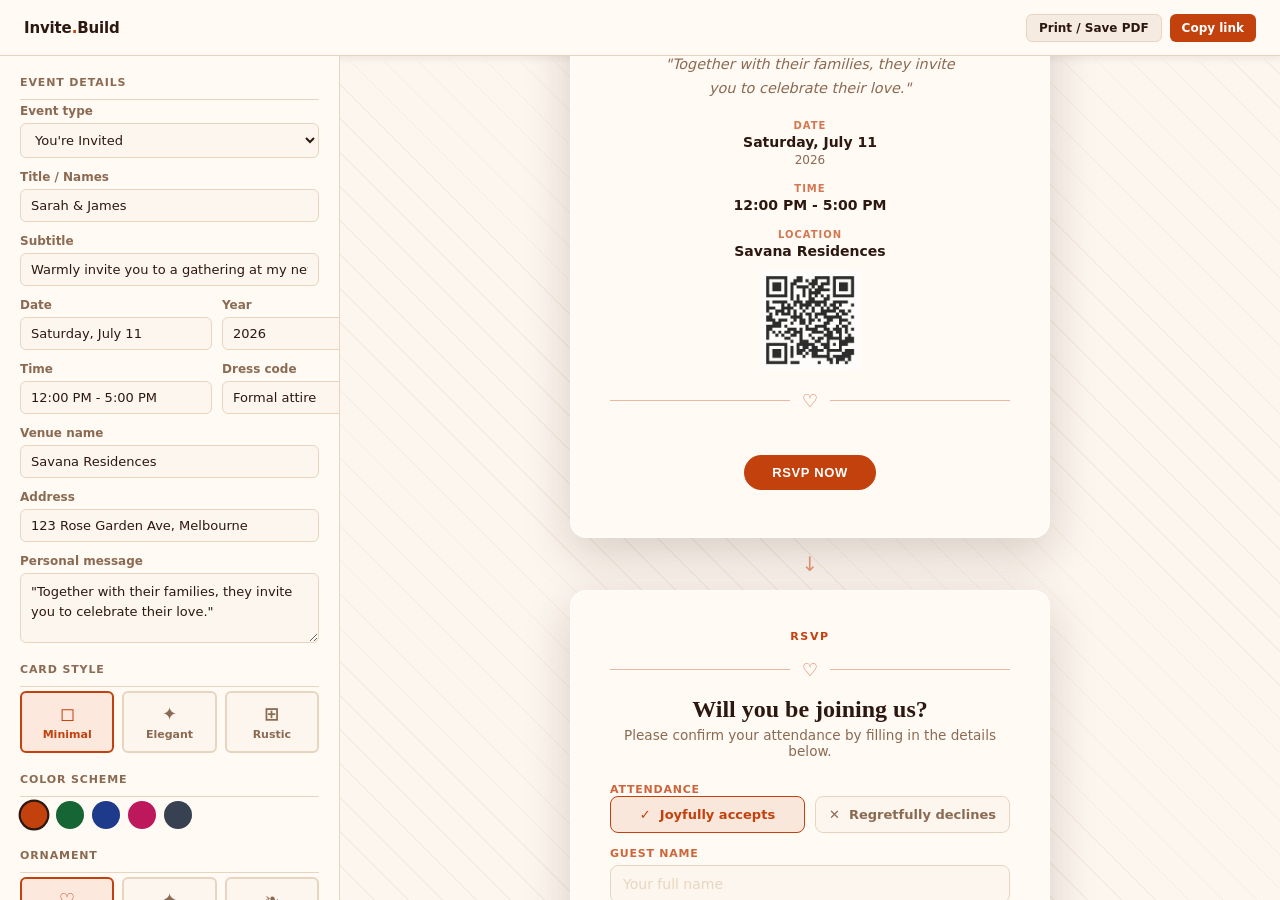
==== commit 6f119219: "modify description" ====
--- a/builder.html
+++ b/builder.html
@@ -666,7 +666,7 @@
         </div>
         <div class="field">
           <label for="subtitle">Subtitle</label>
-          <input id="subtitle" type="text" placeholder="Request the pleasure of your company" value="Request the pleasure of your company" oninput="sync('subtitle','card-subtitle')">
+          <input id="subtitle" type="text" placeholder="Warmly invite you to a gathering at my new home" value="Warmly invite you to a gathering at my new home" oninput="sync('subtitle','card-subtitle')">
         </div>
         <div class="row-2">
           <div class="field">
@@ -777,7 +777,7 @@
         </div>
 
         <h1 id="card-title" class="card-title">Sarah &amp; James</h1>
-        <div id="card-subtitle" class="card-subtitle">Request the pleasure of your company</div>
+        <div id="card-subtitle" class="card-subtitle">Warmly invite you to a gathering at my new home</div>
 
         <div class="card-divider"></div>
 
@@ -858,7 +858,7 @@
           </div>
 
           <button class="rsvp-submit" id="rsvp-submit-btn" onclick="submitRsvp()">
-            <span class="btn-text">Confirm RSVP</span>
+            <span class="btn-text">Confirm</span>
           </button>
         </div>
 
